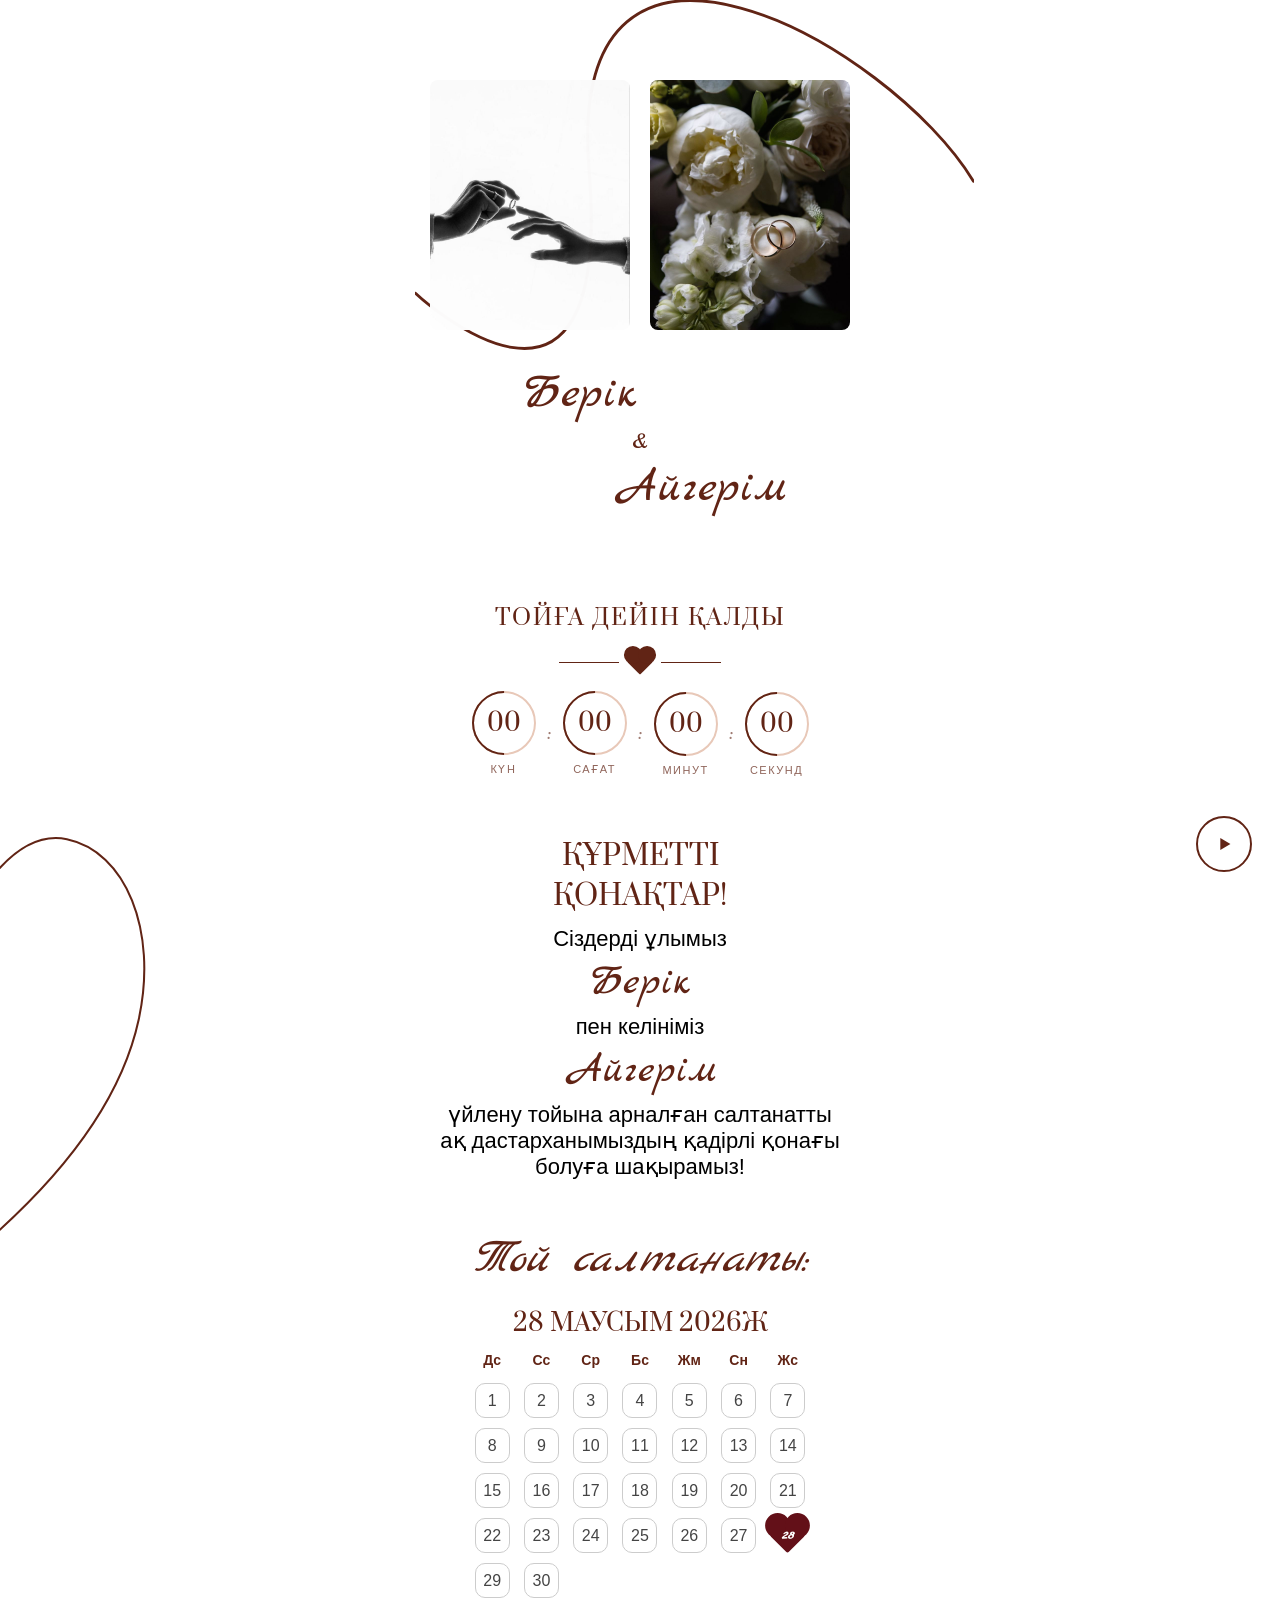
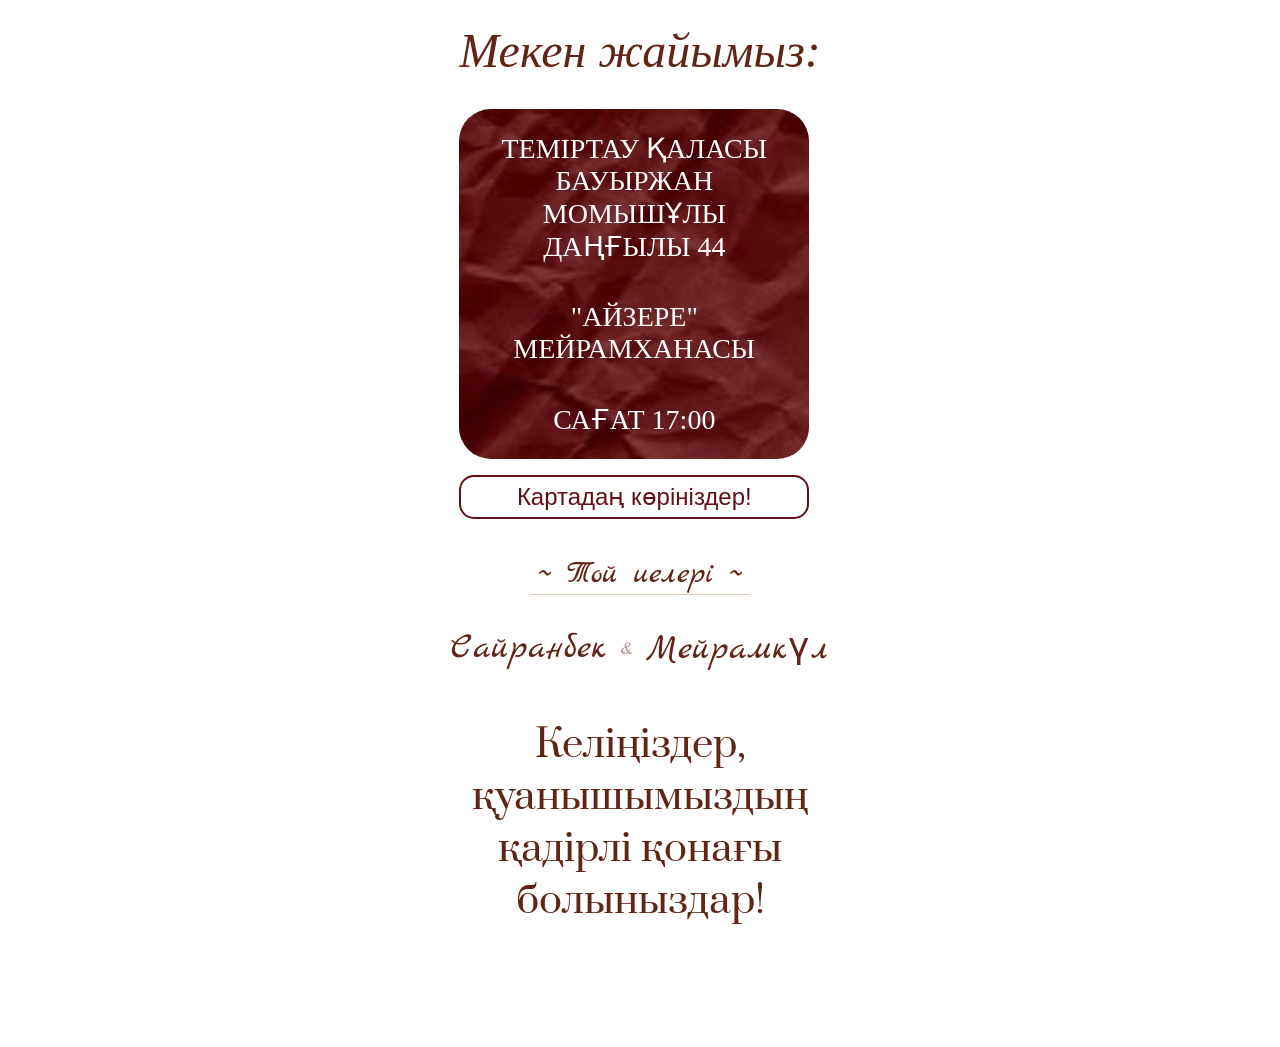
==== index.html @ 0d1c2ecb "Add files via upload" ====
<!DOCTYPE html>
<html lang="kk">
<head>
    <meta charset="UTF-8">
    <meta name="viewport" content="width=device-width, initial-scale=1.0">
    <link rel="stylesheet" href="./styles/style.css">
    <link rel="preconnect" href="https://fonts.googleapis.com">
    <link rel="preconnect" href="https://fonts.gstatic.com" crossorigin>
    <link href="https://fonts.googleapis.com/css2?family=Marck+Script&family=Prata&display=swap" rel="stylesheet">

    <meta property="og:title" content="Берік ж/е Айгерім үйлену тойы" />
    <meta property="og:description" content="Берік ж/е Айгерім үйлену тойына шақырту! 28 маусым сағат 17:00 Теміртау қаласы  Бауыржан Момышұлы даңғылы 44 Айзере мейрамханасы  " />
    <meta property="og:image" content="https://sultanbekovaaigerim.github.io/shaqyrtu/images/123.jpg" />
    <meta property="og:image:width" content="1200" />
    <meta property="og:image:height" content="630" />
    <meta property="og:url" content="https://sultanbekovaaigerim.github.io/shaqyrtu/" />
    <meta property="og:type" content="website" />



    <title>Берік ж/е Айгерім үйлену тойы</title>
</head>
<body>
    <div class="container">
        <header>

            <div class="header-line">
                <svg xmlns="http://www.w3.org/2000/svg" width="100%" height="350" viewBox="0 0 390 244" fill="none">
                    <path class="animated-path" d="M0.339775 204.411C0.339775 204.411 138.794 333.874 121.34 118.411C103.886 -97.0528 331.521 30.4291 389.34 126.411" stroke="black"/>
                </svg>
            </div>

            <div class="header-images-corusel">
                <img src="./image/header_image_!.jpg" alt="Image 1" class="header-image-corusel active">
                <img src="./image/header_image_2.jpg" alt="Image 2" class="header-image-corusel">
            </div>
        </header>
        <section class="main">
            <div class="header-text">
                <div class="header_berik">Берік</div>
                <div class="header_and">&</div>
                <div class="header_aygirim">Айгерім</div>
            </div>

        </section>

         <!-- ═══════════════════════════════════════
     COUNTDOWN SECTION — обратный отсчёт
     ═══════════════════════════════════════ -->
    <section class="countdown-section">
        <div class="countdown-title">Тойға дейін қалды</div>
        <div class="countdown-divider">
            <span class="countdown-line"></span>
            <span class="countdown-heart"></span>
            <span class="countdown-line"></span>
        </div>
        <div class="countdown-blocks">
            <div class="countdown-block">
                <div class="countdown-ring-wrap">
                    <div class="countdown-ring-bg"></div>
                    <div class="countdown-ring-fill" id="ring-d"></div>
                    <span class="countdown-num" id="days">--</span>
                </div>
                <span class="countdown-label">Күн</span>
            </div>
            <span class="countdown-sep">:</span>
            <div class="countdown-block">
                <div class="countdown-ring-wrap">
                    <div class="countdown-ring-bg"></div>
                    <div class="countdown-ring-fill" id="ring-h"></div>
                    <span class="countdown-num" id="hours">--</span>
                </div>
                <span class="countdown-label">Сағат</span>
            </div>
            <span class="countdown-sep">:</span>
            <div class="countdown-block">
                <div class="countdown-ring-wrap">
                    <div class="countdown-ring-bg"></div>
                    <div class="countdown-ring-fill" id="ring-m"></div>
                    <span class="countdown-num" id="minutes">--</span>
                </div>
                <span class="countdown-label">Минут</span>
            </div>
            <span class="countdown-sep">:</span>
            <div class="countdown-block">
                <div class="countdown-ring-wrap">
                    <div class="countdown-ring-bg"></div>
                    <div class="countdown-ring-fill" id="ring-s"></div>
                    <span class="countdown-num" id="seconds">--</span>
                </div>
                <span class="countdown-label">Секунд</span>
            </div>
        </div>
    </section>

        <section class="main_content">
            <div class="main_content__qurmetti">
                <div class="main_content__qurmetti_title">Құрметті</div>
                <!--
                    JS replaces "Қонақтар!" with the guest's name.
                    Priority:
                      1. ?name=Айдар  (URL query param)
                      2. API lookup by telegram_id  (?tg=123456)
                      3. Fallback → "Қонақтар!"
                -->
                <div class="main_content__qurmetti_username" id="guest-name">Қонақтар!</div>
            </div>
            <div class="main_content__qurmetti_message">
                <div class="main_content__qurmetti_message__text">Сіздерді ұлымыз</div>
                <div class="main_content__qurmetti_message__username">Берік</div>
                <div class="main_content__qurmetti_message__text">пен келініміз</div>
                <div class="main_content__qurmetti_message__username">Айгерім</div>
                <div class="main_content__qurmetti_message__text">үйлену тойына арналған салтанатты ақ дастарханымыздың қадірлі қонағы болуға шақырамыз!</div>
            </div>
            
            <div class="main_content__qurmetti_line">
                <svg class="main_content__qurmetti_line__animated-svg" viewBox="0 0 216 414" fill="none" xmlns="http://www.w3.org/2000/svg">
                    <path class="main_content__qurmetti_line__path" d="M12.5 132.5C28.1667 87.8333 73.1 1.1 130.5 13C187.9 24.9 220 102 201 190C182 278 116 350.5 59.5 401" />
                </svg>
            </div>
        </section>

        <section class="wedding-calendar-section">
            <div class="wedding-calendar">
            <div class="calendar-month">Той салтанаты: </div>
            <div class="calendar-date">28 Маусым 2026ж</div>
            
            <div class="calendar-grid">
                <div class="weekday">Дс</div>
                <div class="weekday">Сс</div>
                <div class="weekday">Ср</div>
                <div class="weekday">Бс</div>
                <div class="weekday">Жм</div>
                <div class="weekday">Сн</div>
                <div class="weekday">Жс</div>

                <div class="day-box">1</div>
                <div class="day-box">2</div>
                <div class="day-box">3</div>
                <div class="day-box">4</div>
                <div class="day-box">5</div>
                <div class="day-box">6</div>
                <div class="day-box">7</div>
                <div class="day-box">8</div>
                <div class="day-box">9</div>
                <div class="day-box">10</div>
                <div class="day-box">11</div>
                <div class="day-box">12</div>
                <div class="day-box">13</div>
                <div class="day-box">14</div>
                <div class="day-box">15</div>
                <div class="day-box">16</div>
                <div class="day-box">17</div>
                <div class="day-box">18</div>
                <div class="day-box">19</div>
                <div class="day-box">20</div>
                <div class="day-box">21</div>
                <div class="day-box">22</div>
                <div class="day-box">23</div>
                <div class="day-box">24</div>
                <div class="day-box">25</div>
                <div class="day-box">26</div>
                <div class="day-box">27</div>
                <div class="day-heart-container">
                    <div class="day-heart">
                        <span>28</span>
                    </div>
                </div>
                <div class="day-box">29</div>
                <div class="day-box">30</div>
            </div>
        </div>
        </section>

       

        <section class="restoran-section">
            <div class="calendar-month">Мекен жайымыз: </div>
            <div class="restoran-section-image">
                <div class="restoran-section__content">
                    <div>Теміртау қаласы Бауыржан Момышұлы даңғылы 44</div>
                    <div>"Айзере"<br> мейрамханасы</div>
                    <div>сағат 17:00</div>
                </div>
            </div>
            <div class="restoran-section-map">
                <a href="https://2gis.kz/karaganda/firm/70000001097606904/72.977567%2C50.056205?m=72.97813%2C50.056231%2F18.84">Картадаң көрініздер!</a>
            </div>
        </section>
        <!-- ═══════════════════════════════════════
     ТОЙ ИЕЛЕРІ
     ═══════════════════════════════════════ -->

     <section class="toy-ieleri">
        <div class="v-tag">
            <div class="v1-ornament">~ Той иелері ~</div>
            <div class="v1-line"></div>
        </div>
        
        <div class="v1-names">
            <div class="v1-name">Сайранбек</div>
            <div class="v1-amp">&</div>
            <div class="v1-name">Мейрамкүл</div>
        </div>

        <div class="toy-ieleri_q">
            Келіңіздер, қуанышымыздың қадірлі қонағы болыныздар!
        </div>
     </section>

        <!-- ═══════════════════════════════════════
     MUSIC PLAYER — плавающая кнопка
     ═══════════════════════════════════════ -->
<div class="music-player" id="music-player">
    <div class="music-player__rings">
        <div class="music-player__ring music-player__ring--1"></div>
        <div class="music-player__ring music-player__ring--2"></div>
    </div>

    <svg class="music-player__icon" id="music-icon-play" viewBox="0 0 24 24" fill="none">
        <path d="M8 5.5v13l11-6.5L8 5.5z" fill="#612415"/>
    </svg>
    <svg class="music-player__icon" id="music-icon-pause" viewBox="0 0 24 24" fill="none" style="display:none">
        <rect x="6" y="5" width="4" height="14" rx="1.5" fill="#612415"/>
        <rect x="14" y="5" width="4" height="14" rx="1.5" fill="#612415"/>
    </svg>

    <div class="music-player__bars" id="music-bars">
        <span class="music-player__bar"></span>
        <span class="music-player__bar"></span>
        <span class="music-player__bar"></span>
        <span class="music-player__bar"></span>
        <span class="music-player__bar"></span>
    </div>
</div>

<!-- замените src на путь к вашему MP3 файлу -->
<audio id="bg-audio" loop>
    <source src="./music/1720715285_algyt-a-kjlek.mp3" type="audio/mpeg">
</audio>
        
    </div>
</body>

<script>
    // ═══════════════════════════════════════════════════════
    // GUEST NAME — replace "Қонақтар!" with actual name
    //
    //  How to send personalised links from the bot:
    //    https://your-site.com/?name=Айдар
    //    https://your-site.com/?name=Айдар&tg=123456   (also passes telegram_id)
    //
    //  Priority:
    //    1. ?name=   URL param  →  use directly (fastest, no API call needed)
    //    2. ?tg=     URL param  →  fetch name from API by telegram_id
    //    3. No params           →  keep default "Қонақтар!"
    // ═══════════════════════════════════════════════════════

    const API_BASE = "http://localhost:8000";   // ← change to your server URL in production

    async function resolveGuestName() {
        const params = new URLSearchParams(window.location.search);
        const nameEl = document.getElementById("guest-name");

        // ── 1. Direct name in URL ─────────────────────────
        const nameParam = params.get("name");
        if (nameParam) {
            nameEl.textContent = decodeURIComponent(nameParam) + "!";
            return;
        }

        // ── 2. Lookup by telegram_id via API ──────────────
        const tgId = params.get("tg");
        if (tgId) {
            try {
                const res  = await fetch(`${API_BASE}/guests?tg_id=${encodeURIComponent(tgId)}`);
                if (res.ok) {
                    const data = await res.json();
                    // Find the guest matching this telegram_id
                    const guest = data.guests.find(g => String(g.telegram_id) === String(tgId));
                    if (guest && guest.name) {
                        nameEl.textContent = guest.name + "!";
                        return;
                    }
                }
            } catch (err) {
                console.warn("API қолжетімді емес, default мән пайдаланылады.", err);
            }
        }

        // ── 3. Fallback ───────────────────────────────────
        nameEl.textContent = "Қонақтар!";
    }

    resolveGuestName();


    // ═══════════════════════════════════════════════════════
    // Observer 1: SVG line — qurmetti section
    // ═══════════════════════════════════════════════════════
    const observer = new IntersectionObserver((entries) => {
        entries.forEach(entry => {
            if (entry.isIntersecting) {
                entry.target.classList.add('is-active');
            } else {
                entry.target.classList.remove('is-active');
            }
        });
    }, { threshold: 0.1 });

    const path = document.querySelector('.main_content__qurmetti_line__path');
    observer.observe(path);

    // ═══════════════════════════════════════════════════════
    // Observer 2: Fade-in text — qurmetti message
    // ═══════════════════════════════════════════════════════
    const observer2 = new IntersectionObserver((entries) => {
        entries.forEach((entry) => {
            if (entry.isIntersecting) {
                entry.target.classList.add('element-show');
            }
        });
    }, { threshold: 0.2 });

    document.querySelectorAll('.main_content__qurmetti, .main_content__qurmetti_message')
            .forEach((el) => observer2.observe(el));

    // ═══════════════════════════════════════════════════════
    // Observer 3: Restoran section slide-in
    // ═══════════════════════════════════════════════════════
    const restoranObserver = new IntersectionObserver((entries) => {
        entries.forEach(entry => {
            if (entry.isIntersecting) {
                entry.target.classList.add('in-view');
                restoranObserver.unobserve(entry.target);
            }
        });
    }, { threshold: 0.15 });

    const restoranSection = document.querySelector('.restoran-section');
    restoranSection && restoranObserver.observe(restoranSection);


    // ═══════════════════════════════════════════════════════
// Countdown — обратный отсчёт до 28 июня 2026, 18:00
// ═══════════════════════════════════════════════════════

function setRing(id, val, max) {
    const el = document.getElementById(id);
    if (!el) return;
    const deg = 360 * (val / max);
    el.style.transform = `rotate(${deg - 45}deg)`;
}

function tickCountdown() {
    const wedding = new Date('2026-06-28T18:00:00');
    const now = new Date();
    const diff = wedding - now;
    if (diff <= 0) {
        ['days','hours','minutes','seconds'].forEach(id => {
            document.getElementById(id).textContent = '00';
        });
        return;
    }
    const d = Math.floor(diff / 86400000);
    const h = Math.floor((diff % 86400000) / 3600000);
    const m = Math.floor((diff % 3600000) / 60000);
    const s = Math.floor((diff % 60000) / 1000);

    document.getElementById('days').textContent    = String(d).padStart(2, '0');
    document.getElementById('hours').textContent   = String(h).padStart(2, '0');
    document.getElementById('minutes').textContent = String(m).padStart(2, '0');
    document.getElementById('seconds').textContent = String(s).padStart(2, '0');

    setRing('ring-d', d % 365, 365);
    setRing('ring-h', h, 24);
    setRing('ring-m', m, 60);
    setRing('ring-s', s, 60);
}

    tickCountdown();
    setInterval(tickCountdown, 1000);

    // IntersectionObserver для анимации появления
    const countdownObserver = new IntersectionObserver((entries) => {
        entries.forEach(entry => {
            if (entry.isIntersecting) {
                entry.target.classList.add('in-view');
                countdownObserver.unobserve(entry.target);
            }
        });
    }, { threshold: 0.15 });

    const countdownSection = document.querySelector('.countdown-section');
    countdownSection && countdownObserver.observe(countdownSection);

    // ═══════════════════════════════════════════════════════
// Music player
// ═══════════════════════════════════════════════════════
(function () {
    const player = document.getElementById('music-player');
    const audio  = document.getElementById('bg-audio');
    if (!player || !audio) return;

    let isPlaying = false;

    player.addEventListener('click', function () {
        isPlaying ? pause() : play();
    });

    function play() {
        audio.play().then(() => {
            isPlaying = true;
            player.classList.add('is-playing');
            document.getElementById('music-icon-play').style.display  = 'none';
            document.getElementById('music-icon-pause').style.display = 'block';
        }).catch(() => {});
    }

    function pause() {
        audio.pause();
        isPlaying = false;
        player.classList.remove('is-playing');
        document.getElementById('music-icon-play').style.display  = 'block';
        document.getElementById('music-icon-pause').style.display = 'none';
    }
})();

const GUESTS_LIST = {
        // Класстастар
            "1": "Бағдаулет және Сәттігүл",
            "2": "Алишер және Лаура",
            "3" : "Алмас",
            "4" : "Асылжан",
            "5" : "Асыл",
            "6" : "Азамат",
            "7" : "Нұрқасым",
            "8" : "Талғат",
            
            "9" : "Нұрсұлтан және Ұлжан",
            "10" : "Жаңылай",
            "11" : "Мунира",
            "12" : "Талат және Меруерт",
            "13" : "Ахмет",
        // Үйдегілер
            "14" : "Манас және Ақтоты",
            "15" : "Нұрдос және Улжан",

        // Жұмыс        
        // Келіннің колегалары

       
};

async function updateGuestName() {
    const urlParams = new URLSearchParams(window.location.search);
    const guestId = urlParams.get('id');
    const guestElement = document.getElementById('guest-name');

    if (guestId && GUESTS_LIST[guestId]) {
        guestElement.textContent = GUESTS_LIST[guestId];
    }
}

updateGuestName();



</script>
</html>
---- styles/style.css ----
/* =============================================
   CSS-ПЕРЕМЕННЫЕ
   ============================================= */
:root {
   --line-color: #612415;
   --line-width: 2px;
   --animation-duration: 3s;
   --carousel-speed: 1.5s;

    --gap: 20px;
    --transition-speed: 0.6s;

    --text-color: #612415;

    --bg-color: #1a1a1a;

    --line-length: 1000; 

    --anim-duration: 2.5s;
    --anim-timing: ease-in-out;
            
    --svg-size: 220px;
}


/* =============================================
   СБРОС И БАЗОВЫЕ СТИЛИ
   ============================================= */

*, *::before, *::after {
    box-sizing: border-box;
    margin: 0;
    padding: 0;
}

body {
    width: 100%;
    min-height: 100vh;
    display: flex;
    justify-content: center;
    background-color: #fff;
}

.container{
    max-width: 480px;
    width: 450px;
    margin: auto;
    font-size: 18px;
    overflow: hidden;
}

.header {
    width: 100%;
    position: relative;
    display: flex;
    justify-content: center;
    align-items: center;
    padding-top: 50px;
}

.header-line {
    position: absolute;
    top: 0;
    z-index: -1;
}
.animated-path {
    stroke-dasharray: 1000;
    stroke-dashoffset: 1000;
    animation: draw var(--animation-duration) ease-in-out forwards;
    stroke: var(--line-color);
    stroke-width: var(--line-width);
    fill: none;
    stroke-linecap: round;
}

@keyframes draw {
    to { stroke-dashoffset: 0; }
}

.header-images-corusel {
    padding-top: 80px;
    display: flex;
    justify-content: center;
    position: relative;
    width: 100%;
    overflow: hidden;
}

.header-image-corusel {
    width: 200px;
    height: 250px;
    margin: 0 10px;
    border-radius: 8px;
    object-fit: cover;
    opacity: 0.99;
}


/* header-text */
.header-text {
    display: grid;
    justify-self: start;
    width: 100%;
    margin-top: 35px;
    margin-bottom: 35px;
    animation: fadeInUp 1.8s ease-out forwards;
}
.header_berik {
    font-size: 48px;
    font-family: "Marck Script", cursive;
    text-align: center;
    padding-right: 120px;
    color: var(--text-color)
}
.header_and {
    display: flex;
    font-size: 28px;
    font-family: "Marck Script", cursive;
    text-align: center;
    color: var(--text-color);
    justify-content: center;
    animation: heartbeat 1.5s infinite;
}

.header_aygirim {
    font-size: 48px;
    font-family: "Marck Script", cursive;
    text-align: center;
    padding-left: 120px;
    color: var(--text-color)
}
.main__data {
    margin: 8px 0;
    display: flex;
    justify-content: center;
}
.main__data > div {
    font-family:'Segoe UI', Tahoma, Geneva, Verdana, sans-serif;
    font-size: 24px;
    color: #000000;
}

.main_content {
    display: grid;
}
.main_content__qurmetti {
    margin-top: 8px;
    margin-bottom: 8px;
    display: grid;
    justify-content: center;
    font-family: "Prata", serif;
    font-size: 28px;
    color: #612415;
    font-weight: 400;
    animation: blurFade 1.5s ease-out forwards;
}
.main_content__qurmetti_title {
    padding-top: 3px;
    padding-bottom: 1px;
    text-transform: uppercase;
    text-align: center;
}
.main_content__qurmetti_username {
    padding-top: 1px;
    padding-bottom: 3px;
    text-transform: uppercase;
    text-align: center;
}

.main_content__qurmetti_message {
    display: grid;
    justify-content: center;
    opacity: 0;
    filter: blur(10px);
    transform: scale(0.95);
    transition: all 1.5s ease-out;
}
.element-show {
    opacity: 1;
    filter: blur(0);
    transform: scale(1);
}
.main_content__qurmetti_message.element-show {
    transition-delay: 0.8s;
}

.main_content__qurmetti_message__username {
    display: inline-block;
    font-family: "Marck Script", cursive;
    font-size: 42px;
    color: var(--text-color);
    margin: 5px 5px;
    text-align: center;
}

.main_content__qurmetti_message__text {
    padding-right: 15px;
    padding-left: 15px;
    display: inline-block;
    font-family:'Segoe UI', Tahoma, Geneva, Verdana, sans-serif;
    font-size: 22px;
    color: #000000;
    margin: 0 5px;
    text-align: center;
}

.main_content__qurmetti_line{
    position: absolute;
    z-index: -1;
    left: -66px;
}

.main_content__qurmetti_line__animated-svg {
    width: var(--svg-size);
    height: auto;
    overflow: visible;
}
.main_content__qurmetti_line__path{
    stroke: var(--line-color);
    stroke-width: var(--line-width);
    stroke-dasharray: var(--line-length);
    stroke-dashoffset: var(--line-length);
    stroke-linecap: round;
    fill: none;
    transition: stroke-dashoffset var(--anim-duration) var(--anim-timing);
}

.main_content__qurmetti_line__path.is-active {
    stroke-dashoffset: 0;
}

/* wedding calendar section */
.wedding-calendar-section {
    display: grid; 
    justify-content: center;
    margin-top: 50px;
}
.wedding-calendar {
    text-align: center;
    font-family: "Marck Script", cursive;
    color: var(--text-color);
}
.calendar-month {
    font-size: 48px;
    font-style: italic;
    margin-bottom: 15px;
    color: var(--text-color);
    text-align: center;
}

.calendar-days {
    display: flex;
    justify-content: center;
    align-items: center;
    padding-bottom: 8px;
    padding-top: 8px;
    gap: 18px;
}

.day-box {
    width: 45px;
    height: 45px;
    border: 1px solid #ccc;
    border-radius: 10px;
    display: flex;
    align-items: center;
    justify-content: center;
    font-size: 18px;
    color: #888;
}

.day-heart {
    position: relative;
    width: 42px;
    height: 42px;
    background-color: #631018;
    transform: rotate(-48deg);
    border-radius: 2px;
    display: flex;
    align-items: center;
    justify-content: center;
    margin: 0 5px;
}

.day-heart::before,
.day-heart::after {
    content: "";
    position: absolute;
    width: 42px;
    height: 42px;
    background-color: #631018;
    border-radius: 50%;
}

.day-heart::before {
    top: -25px;
    left: 0;
}

.day-heart::after {
    top: 0;
    right: -25px;
}

.day-heart span {
    position: relative;
    z-index: 1;
    transform: rotate(45deg);
    color: white;
    font-size: 18px;
    font-weight: bold;
}

.wedding-calendar-line-curve {
    width: 180px;
    height: auto;
    z-index: -1;
}

.wedding-calendar-line-curve-path {
    fill: none;
    stroke: #631018;
    stroke-width: 2;
    stroke-linecap: round;
    animation: pulsate 2s infinite ease-in-out;
}

/* =============================================
   RESTORAN SECTION — АНИМАЦИИ
   ============================================= */

.restoran-section {
    display: grid;
    justify-content: center;
    width: 100%;
    gap: 16px;

    /* Начальное состояние — скрыто */
    opacity: 0;
    transform: translateY(40px);
    transition: opacity 0.8s ease-out, transform 0.8s ease-out;
}

/* Когда попадает в viewport */
.restoran-section.in-view {
    opacity: 1;
    transform: translateY(0);
}

.restoran-section-image {
    width: 350px;
    height: 350px;
    display: flex;
    justify-content: center;
    background-image: url(../image/красный.png);
    border-radius: 32px;

    /* Zoom-in при появлении */
    transform: scale(0.92);
    transition: transform 0.9s ease-out 0.2s;
}

.restoran-section.in-view .restoran-section-image {
    transform: scale(1);
}

/* Текст внутри карточки */
.restoran-section__content {
    padding: 8px 16px;
    display: grid;
    justify-content: center;
    align-items: center;
    font-size: 28px;
    gap: 8px;
}

.restoran-section__content > div {
    color: #ffffff;
    text-align: center;
    text-transform: uppercase;
    text-wrap: wrap;

    opacity: 0;
    transform: translateY(12px);
    transition: opacity 0.6s ease-out, transform 0.6s ease-out;
}

/* Каждый div появляется с задержкой */
.restoran-section.in-view .restoran-section__content > div:nth-child(1) {
    opacity: 1;
    transform: translateY(0);
    transition-delay: 0.5s;
}
.restoran-section.in-view .restoran-section__content > div:nth-child(2) {
    opacity: 1;
    transform: translateY(0);
    transition-delay: 0.75s;
}
.restoran-section.in-view .restoran-section__content > div:nth-child(3) {
    opacity: 1;
    transform: translateY(0);
    transition-delay: 1s;
}

/* Кнопка карты */
.restoran-section-map {
    width: 350px;
    height: 44px;
    display: flex;
    justify-content: center;
    border-color: #631018;
    border-width: 2px;
    border-style: solid;
    border-radius: 15px;

    opacity: 0;
    transform: translateY(10px);
    transition: opacity 0.6s ease-out 1.2s, transform 0.6s ease-out 1.2s,
                background-color 0.3s ease;
    animation: none;
}

.restoran-section.in-view .restoran-section-map {
    opacity: 1;
    transform: translateY(0);
    animation: mapPulse 2s ease-in-out 1.8s infinite;
}

.restoran-section-map > a {
    padding: 4px 8px;
    color: #631018;
    font-family: 'Segoe UI', Tahoma, Geneva, Verdana, sans-serif;
    font-size: 24px;
    text-decoration: none;
    display: flex;
    align-items: center;
    transition: color 0.3s ease;
}

.restoran-section-map:hover {
    background-color: #631018;
    animation: none;
}

.restoran-section-map:hover > a {
    color: #ffffff;
}

@keyframes mapPulse {
    0%   { box-shadow: 0 0 0 0 rgba(99, 16, 24, 0.4); }
    50%  { box-shadow: 0 0 0 8px rgba(99, 16, 24, 0); }
    100% { box-shadow: 0 0 0 0 rgba(99, 16, 24, 0); }
}

/* =============================================
   ОБЩИЕ АНИМАЦИИ
   ============================================= */

@keyframes fadeInUp {
    from {
        opacity: 0;
        transform: translateY(20px);
    }
    to {
        opacity: 1;
        transform: translateY(0);
    }
}

@keyframes heartbeat {
    0% { transform: scale(1); }
    15% { transform: scale(1.3); }
    30% { transform: scale(1); }
    45% { transform: scale(1.15); }
    60% { transform: scale(1); }
}

.line-path {
    filter: drop-shadow(0 0 5px var(--line-color));
}

@keyframes blurFade {
    from {
        filter: blur(10px);
        opacity: 0;
        transform: scale(0.95);
    }
    to {
        filter: blur(0);
        opacity: 1;
        transform: scale(1);
    }
}

/* Контейнер сетки */
.calendar-grid {
    display: grid;
    grid-template-columns: repeat(7, 1fr);
    gap: 10px;
    justify-items: center;
    align-items: center;
    max-width: 350px;
    margin: 0 auto;
}

.weekday {
    font-family: 'Segoe UI', sans-serif;
    font-size: 14px;
    font-weight: bold;
    color: var(--text-color);
    margin-bottom: 5px;
}

.day-box {
    width: 35px;
    height: 35px;
    display: flex;
    align-items: center;
    justify-content: center;
    font-size: 16px;
    font-family: 'Segoe UI', sans-serif;
    color: #444;
}

.day-heart-container {
    display: flex;
    align-items: center;
    justify-content: center;
    width: 35px;
    height: 35px;
}

.day-heart {
    position: relative;
    width: 25px;
    height: 25px;
    background-color: #631018;
    transform: rotate(-45deg);
    border-radius: 2px;
    display: flex;
    align-items: center;
    justify-content: center;
}

.day-heart::before,
.day-heart::after {
    content: "";
    position: absolute;
    width: 25px;
    height: 25px;
    background-color: #631018;
    border-radius: 50%;
}

.day-heart::before { top: -14px; left: 0; }
.day-heart::after { top: 0; right: -14px; }

.day-heart span {
    position: relative;
    z-index: 1;
    transform: rotate(45deg);
    color: white;
    font-size: 14px;
    font-weight: bold;
}

.calendar-date {
    padding-top: 3px;
    padding-bottom: 12px;
    text-transform: uppercase;
    text-align: center;
    font-size: 24px;
    color: var(--text-color);
    font-family: "Prata", serif;
}

/* =============================================
   COUNTDOWN SECTION
   ============================================= */

.countdown-section {
    display: flex;
    flex-direction: column;
    align-items: center;
    padding: 50px 20px;
    gap: 20px;

    opacity: 0;
    transform: translateY(20px);
    transition: opacity 0.9s ease-out, transform 0.9s ease-out;
}

.countdown-section.in-view {
    opacity: 1;
    transform: translateY(0);
}

.countdown-title {
    font-family: "Prata", serif;
    font-size: 22px;
    text-transform: uppercase;
    letter-spacing: 2px;
    text-align: center;
    color: var(--text-color);
}

.countdown-divider {
    display: flex;
    align-items: center;
    gap: 12px;
}

.countdown-line {
    display: block;
    width: 60px;
    height: 1px;
    background: var(--text-color);
}

.countdown-heart {
    position: relative;
    display: block;
    width: 18px;
    height: 18px;
    background: var(--text-color);
    transform: rotate(-45deg);
    border-radius: 1px;
    animation: heartbeat 1.5s infinite;
}
.countdown-heart::before,
.countdown-heart::after {
    content: '';
    position: absolute;
    width: 18px;
    height: 18px;
    background: var(--text-color);
    border-radius: 50%;
}
.countdown-heart::before { top: -10px; left: 0; }
.countdown-heart::after { top: 0; right: -10px; }

.countdown-blocks {
    display: flex;
    align-items: flex-end;
    gap: 12px;
    justify-content: center;
}

.countdown-block {
    display: flex;
    flex-direction: column;
    align-items: center;
    gap: 8px;
}

.countdown-ring-wrap {
    position: relative;
    width: 64px;
    height: 64px;
    display: flex;
    align-items: center;
    justify-content: center;
}

.countdown-ring-bg {
    position: absolute;
    inset: 0;
    border-radius: 50%;
    border: 2px solid #e8c8b8;
}

.countdown-ring-fill {
    position: absolute;
    inset: 0;
    border-radius: 50%;
    border: 2px solid var(--text-color);
    border-right-color: transparent;
    border-bottom-color: transparent;
    transform: rotate(-45deg);
    transition: transform 0.8s ease-in-out;
}

.countdown-num {
    font-family: "Prata", serif;
    font-size: 24px;
    color: var(--text-color);
    z-index: 1;
}

.countdown-label {
    font-family: 'Segoe UI', Tahoma, Geneva, Verdana, sans-serif;
    font-size: 11px;
    text-transform: uppercase;
    letter-spacing: 1.5px;
    color: var(--text-color);
    opacity: 0.7;
}

.countdown-sep {
    font-family: "Marck Script", cursive;
    font-size: 28px;
    color: var(--text-color);
    margin-bottom: 26px;
    opacity: 0.6;
}

/* =============================================
   MUSIC PLAYER — плавающая кнопка
   ============================================= */

.music-player {
    position: fixed;
    bottom: 28px;
    right: 28px;
    z-index: 100;

    width: 56px;
    height: 56px;
    border-radius: 50%;
    border: 2px solid #612415;
    background: rgba(255, 255, 255, 0.92);
    backdrop-filter: blur(6px);

    display: flex;
    align-items: center;
    justify-content: center;
    cursor: pointer;

    opacity: 0;
    transform: scale(0.8);
    animation: musicAppear 0.8s ease-out 1.5s forwards;
    transition: background 0.3s;
}

.music-player:hover {
    background: rgba(97, 36, 21, 0.08);
}

@keyframes musicAppear {
    to { opacity: 1; transform: scale(1); }
}

.music-player__icon {
    width: 22px;
    height: 22px;
    pointer-events: none;
}

/* Пульсирующие кольца */
.music-player__rings {
    position: absolute;
    inset: -2px;
    border-radius: 50%;
    pointer-events: none;
}

.music-player__ring {
    position: absolute;
    border-radius: 50%;
    border: 1.5px solid rgba(97, 36, 21, 0.3);
    opacity: 0;
}

.music-player__ring--1 { inset: -10px; }
.music-player__ring--2 { inset: -20px; }

.music-player.is-playing .music-player__ring--1 {
    animation: mpRipple 2s ease-out infinite;
}
.music-player.is-playing .music-player__ring--2 {
    animation: mpRipple 2s ease-out 0.5s infinite;
}

@keyframes mpRipple {
    0%   { opacity: 0.6; transform: scale(0.96); }
    100% { opacity: 0;   transform: scale(1.2); }
}

/* Полоски эквалайзера */
.music-player__bars {
    position: absolute;
    bottom: -22px;
    left: 50%;
    transform: translateX(-50%);
    display: flex;
    gap: 2px;
    align-items: flex-end;
    height: 14px;
    opacity: 0;
    transition: opacity 0.4s;
}

.music-player.is-playing .music-player__bars {
    opacity: 1;
}

.music-player__bar {
    display: block;
    width: 3px;
    height: 4px;
    background: #612415;
    border-radius: 2px;
    transform-origin: bottom;
}

.music-player.is-playing .music-player__bar:nth-child(1) { animation: mpBar1 0.8s ease-in-out infinite; }
.music-player.is-playing .music-player__bar:nth-child(2) { animation: mpBar2 0.9s ease-in-out infinite 0.1s; }
.music-player.is-playing .music-player__bar:nth-child(3) { animation: mpBar3 0.7s ease-in-out infinite 0.2s; }
.music-player.is-playing .music-player__bar:nth-child(4) { animation: mpBar2 1.0s ease-in-out infinite 0.05s; }
.music-player.is-playing .music-player__bar:nth-child(5) { animation: mpBar1 0.85s ease-in-out infinite 0.15s; }

@keyframes mpBar1 { 0%,100%{ height:3px } 50%{ height:12px } }
@keyframes mpBar2 { 0%,100%{ height:6px } 50%{ height:11px } }
@keyframes mpBar3 { 0%,100%{ height:10px } 50%{ height:3px } }


.restoran-section > .calendar-month {
    margin-top: 10px;
    margin-bottom: 15px;
    padding-top: 15px;
}

.v-tag {
    padding: 15px;
    display: grid;
    justify-content: center;
    
}

.v1-ornament { 
    font-family: 'Marck Script', cursive; 
    font-size: 32px; 
    color: #612415; 
    text-align: center;
    margin-top: 20px;   
}

.v1-line { 
    width: 220px; 
    height: 1px; 
    background: #e8c8b8; 
}

.v1-names { 
    padding: 15px;
    display: flex; 
    align-items: center;
    justify-content: center;
    gap: 14px; 
}

.v1-name { 
    font-family: 'Marck Script', cursive; 
    font-size: 36px; 
    color: #612415; 
}

.v1-amp { 
    font-family: 'Marck Script', cursive; 
    font-size: 22px; 
    color: #612415; 
    opacity: 0.45; 
}

.toy-ieleri_q {
    font-family: "Prata", serif;
    font-size: 38px;
    margin-top: 32px;
    margin-bottom: 120px;
    color: #612415;
    text-align: center;
    padding-left: 20px;
    padding-right: 20px;
    
}
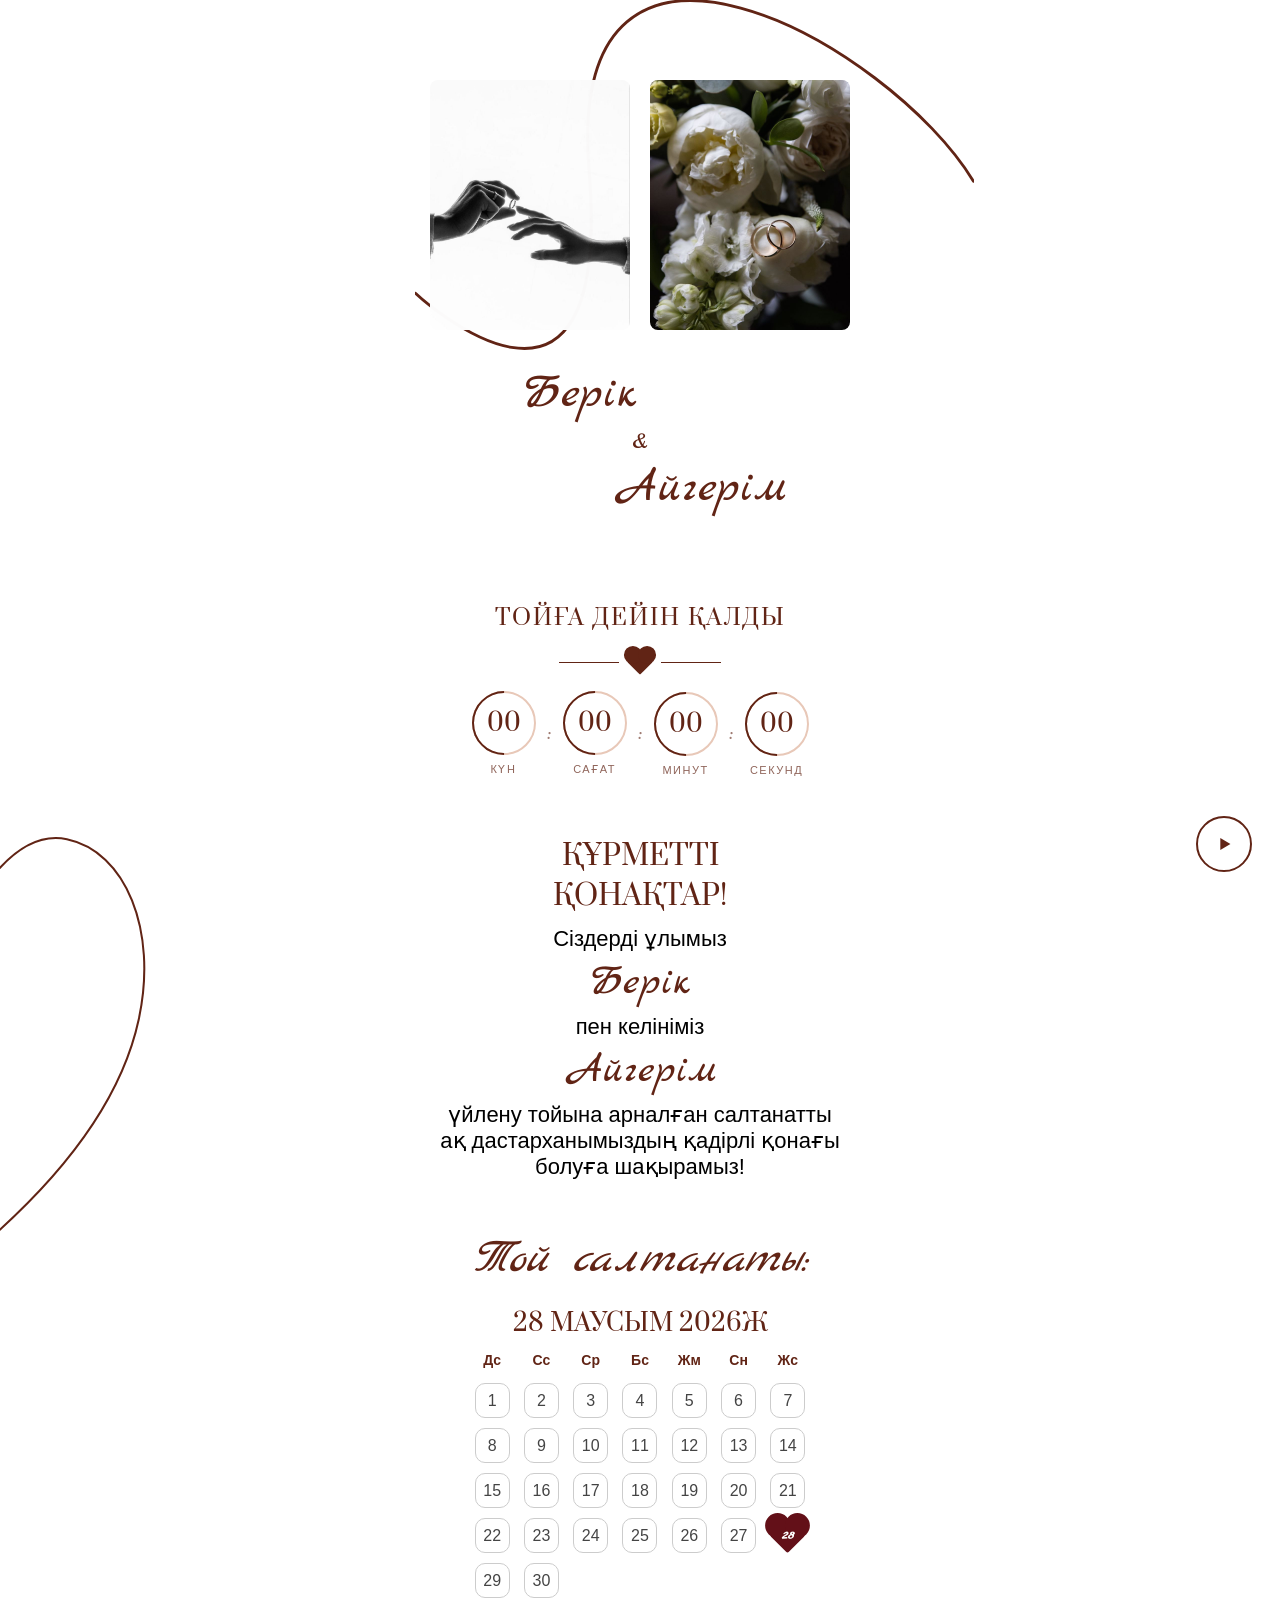
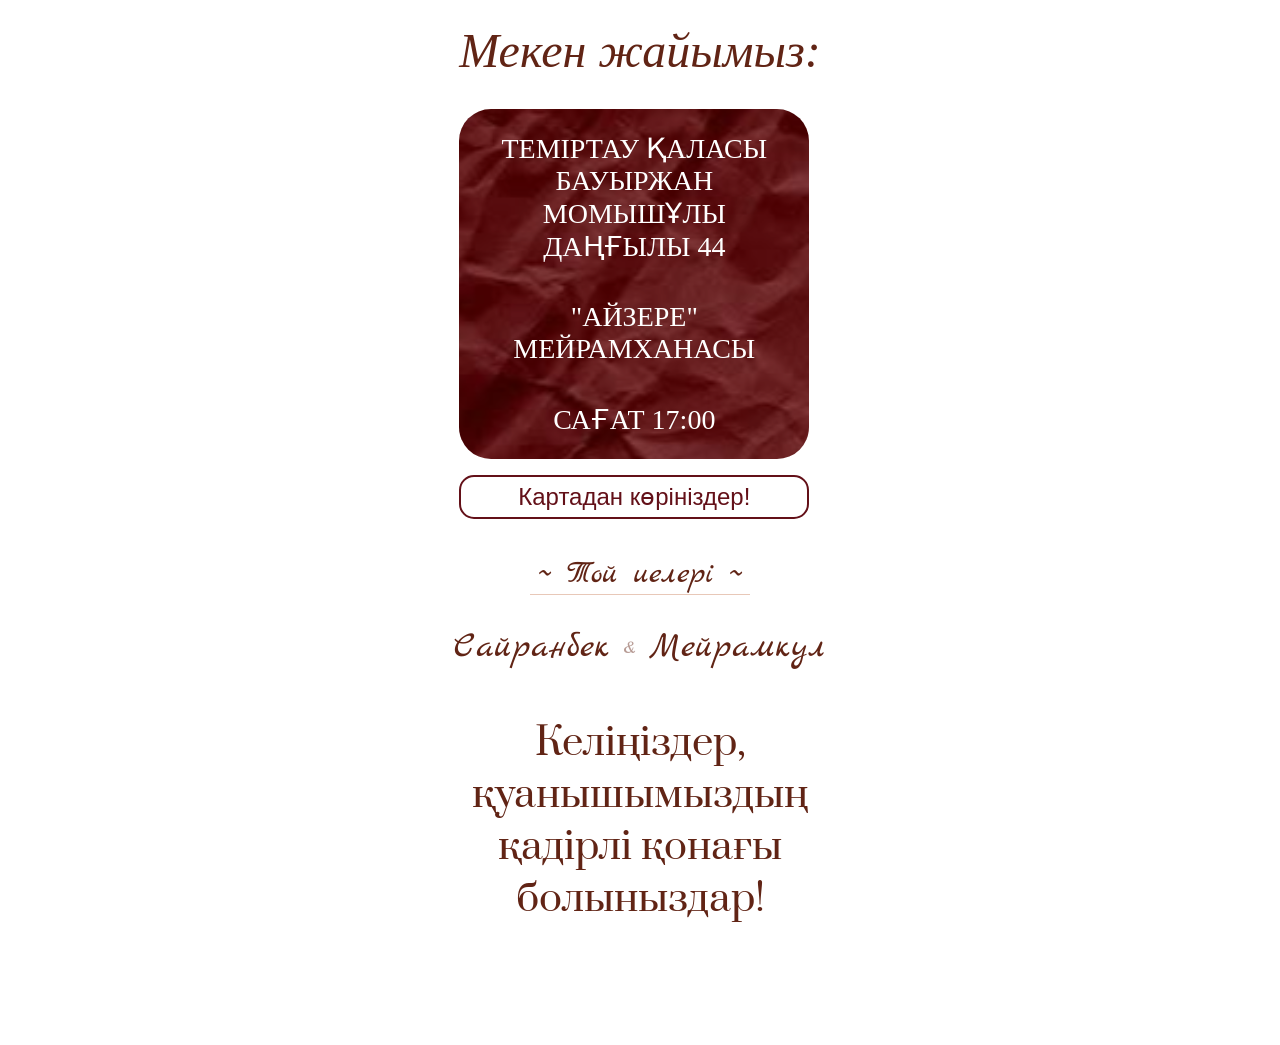
==== commit 292abf6c: "Update print statement from 'Hello' to 'Goodbye'" ====
--- a/index.html
+++ b/index.html
@@ -10,10 +10,10 @@
 
     <meta property="og:title" content="Берік ж/е Айгерім үйлену тойы" />
     <meta property="og:description" content="Берік ж/е Айгерім үйлену тойына шақырту! 28 маусым сағат 17:00 Теміртау қаласы  Бауыржан Момышұлы даңғылы 44 Айзере мейрамханасы  " />
-    <meta property="og:image" content="https://sultanbekovaaigerim.github.io/shaqyrtu/images/123.jpg" />
+    <meta property="og:image" content="https://bukhashov.github.io/shaqyrtu/image/123.jpg" />
     <meta property="og:image:width" content="1200" />
     <meta property="og:image:height" content="630" />
-    <meta property="og:url" content="https://sultanbekovaaigerim.github.io/shaqyrtu/" />
+    <meta property="og:url" content="https://bukhashov.github.io/shaqyrtu/" />
     <meta property="og:type" content="website" />
 
 
@@ -184,7 +184,7 @@
                 </div>
             </div>
             <div class="restoran-section-map">
-                <a href="https://2gis.kz/karaganda/firm/70000001097606904/72.977567%2C50.056205?m=72.97813%2C50.056231%2F18.84">Картадаң көрініздер!</a>
+                <a href="https://2gis.kz/karaganda/firm/70000001097606904/72.977567%2C50.056205?m=72.97813%2C50.056231%2F18.84">Картадан көрініздер!</a>
             </div>
         </section>
         <!-- ═══════════════════════════════════════
@@ -200,7 +200,7 @@
         <div class="v1-names">
             <div class="v1-name">Сайранбек</div>
             <div class="v1-amp">&</div>
-            <div class="v1-name">Мейрамкүл</div>
+            <div class="v1-name">Мейрамкул</div>
         </div>
 
         <div class="toy-ieleri_q">
@@ -467,4 +467,4 @@
 
 
 </script>
-</html>+</html>
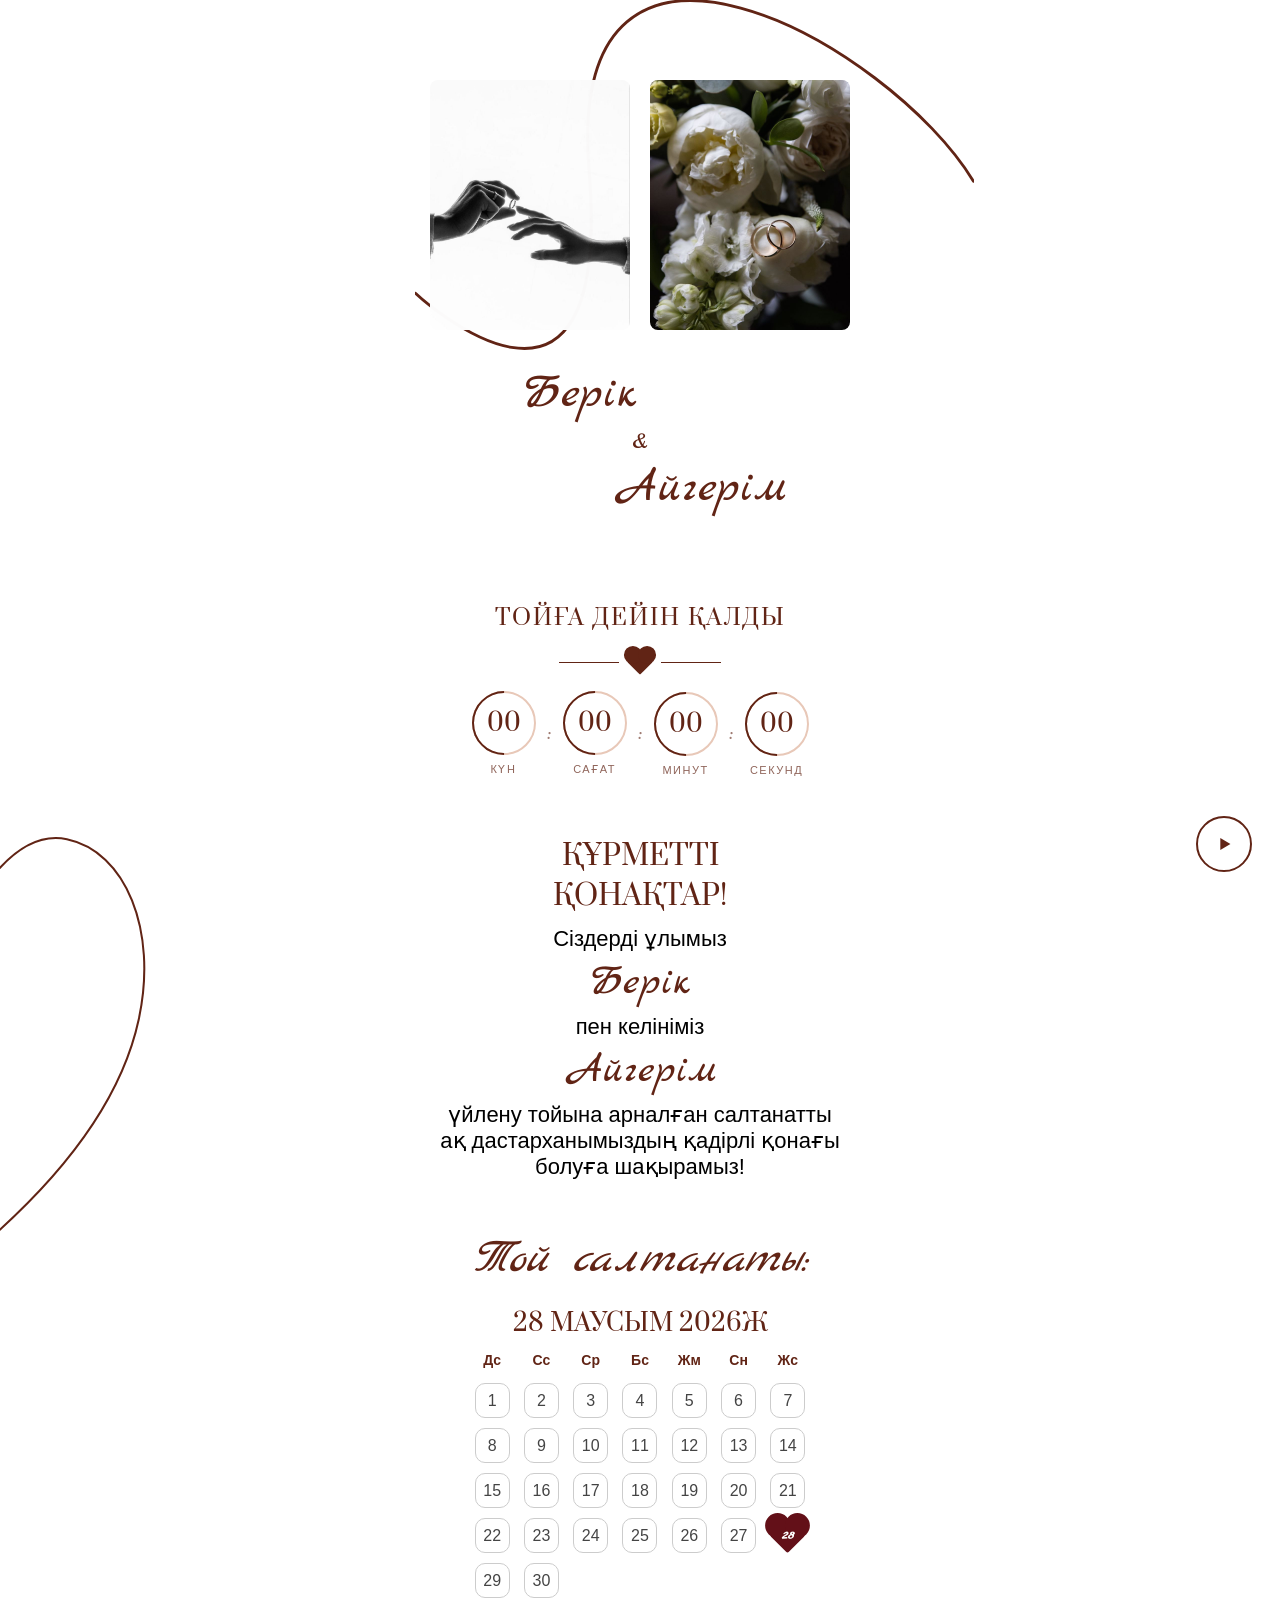
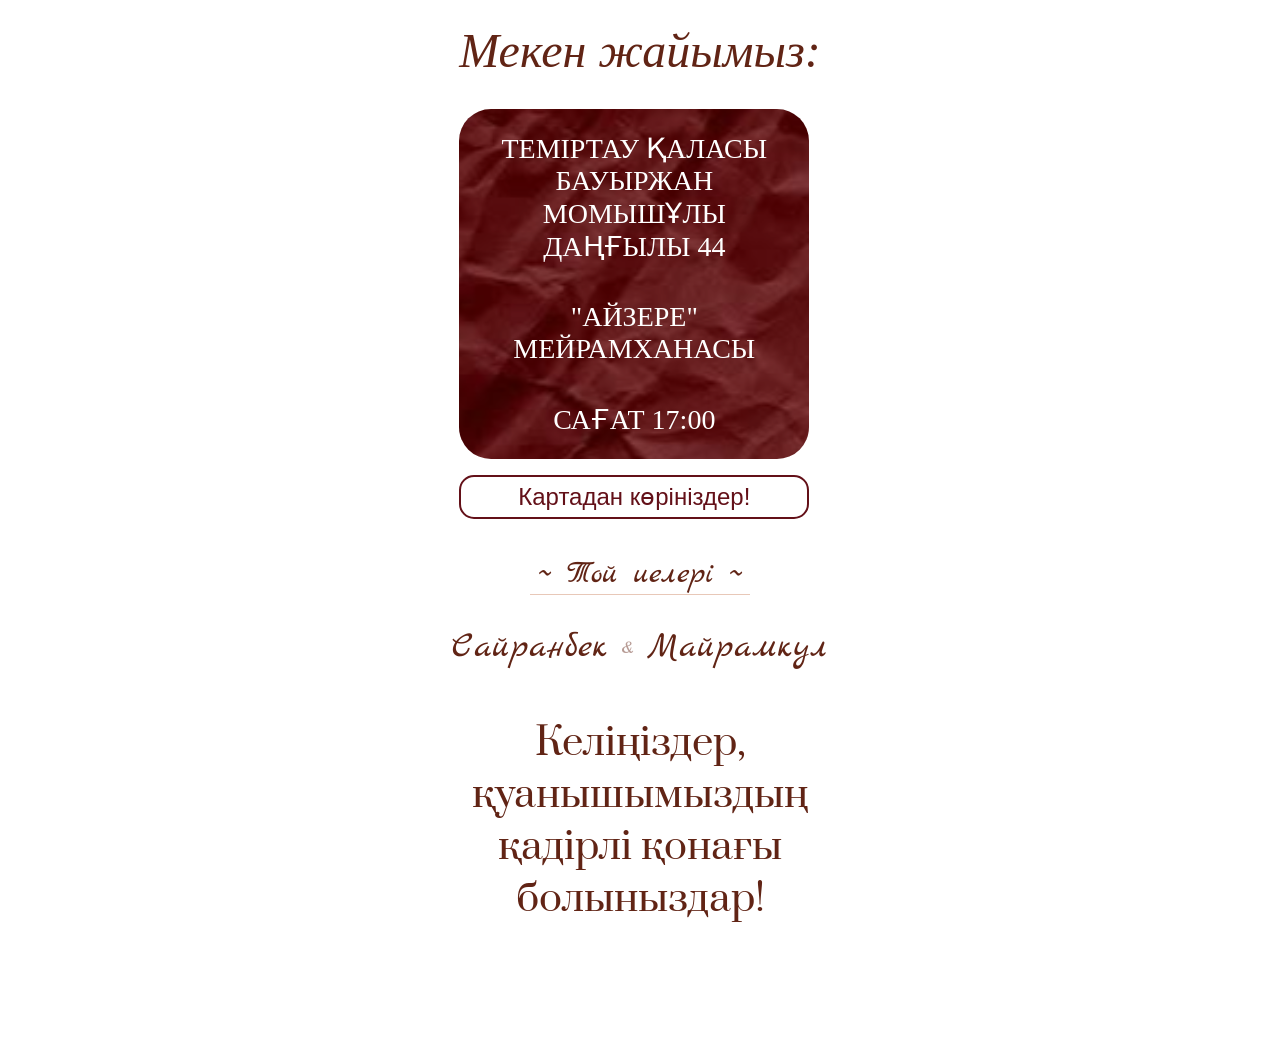
==== commit 787872a6: "Update index.html" ====
--- a/index.html
+++ b/index.html
@@ -200,7 +200,7 @@
         <div class="v1-names">
             <div class="v1-name">Сайранбек</div>
             <div class="v1-amp">&</div>
-            <div class="v1-name">Мейрамкул</div>
+            <div class="v1-name">Майрамкул</div>
         </div>
 
         <div class="toy-ieleri_q">
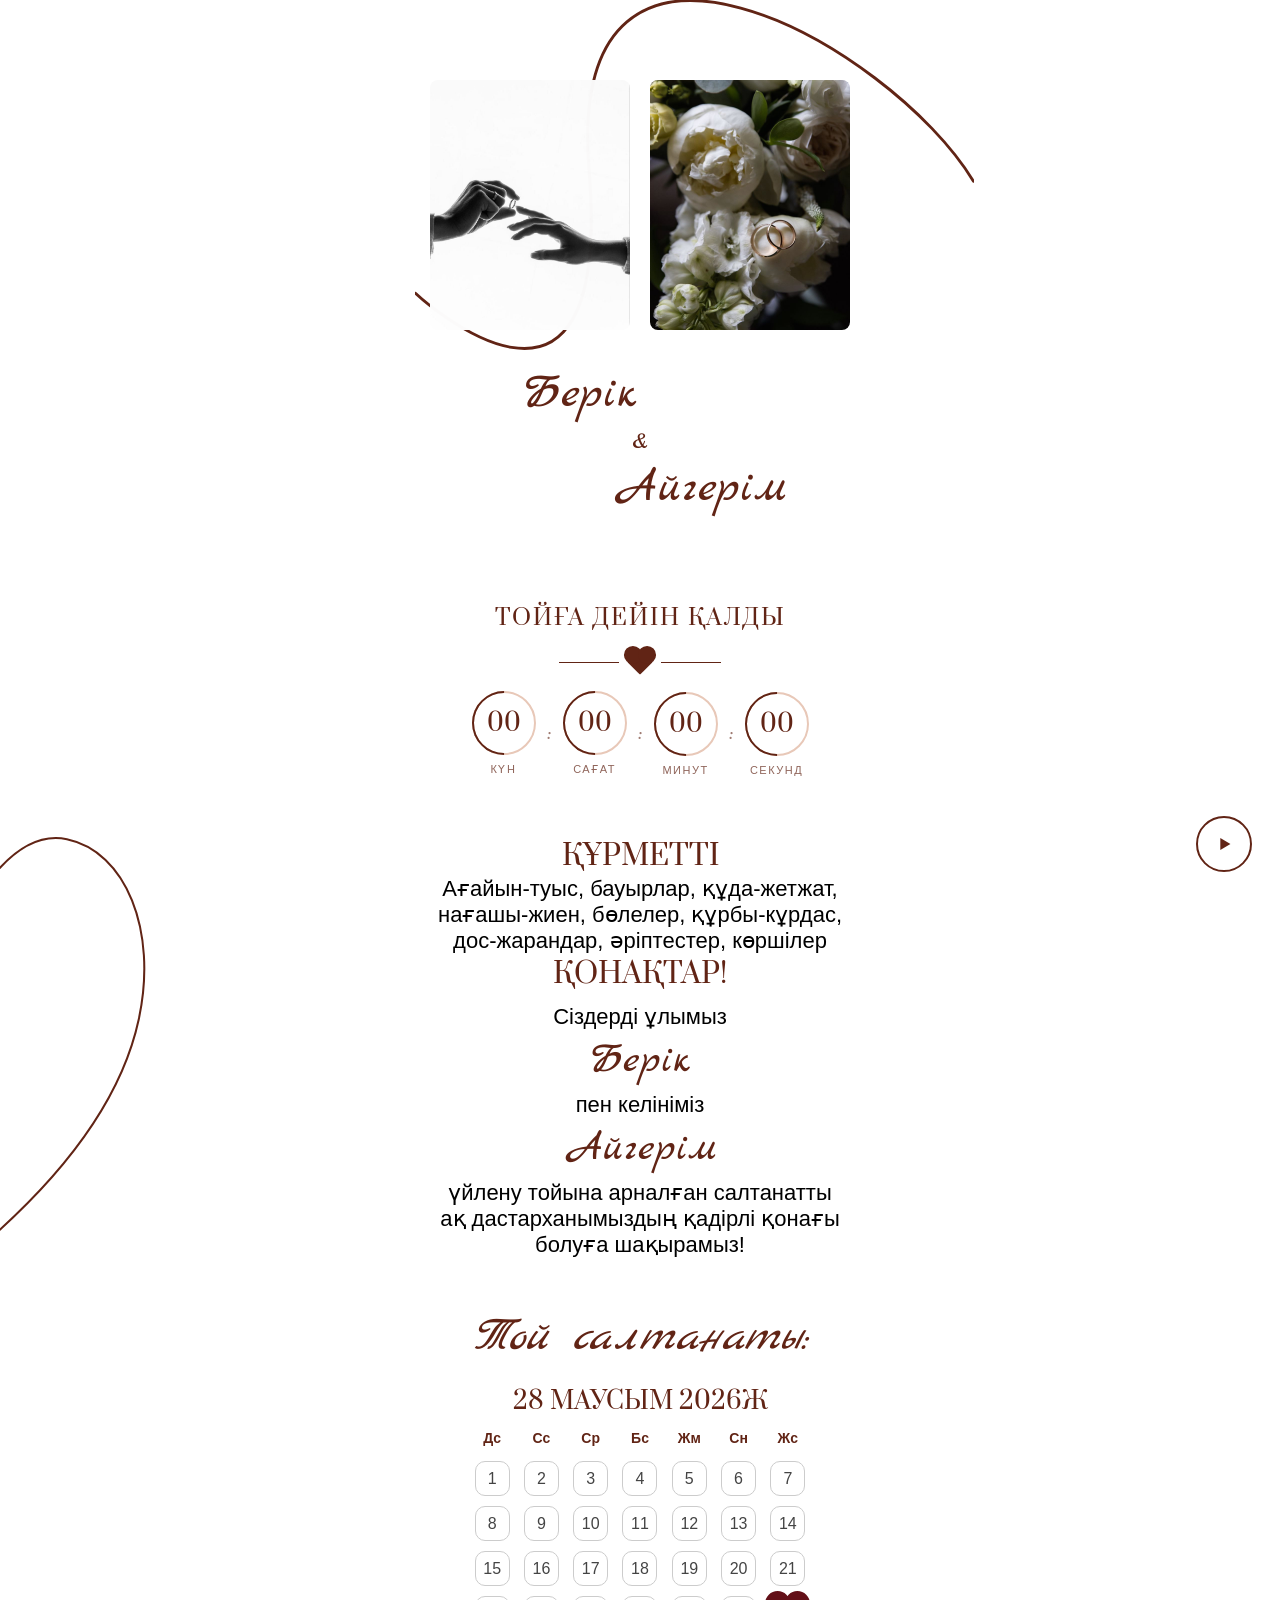
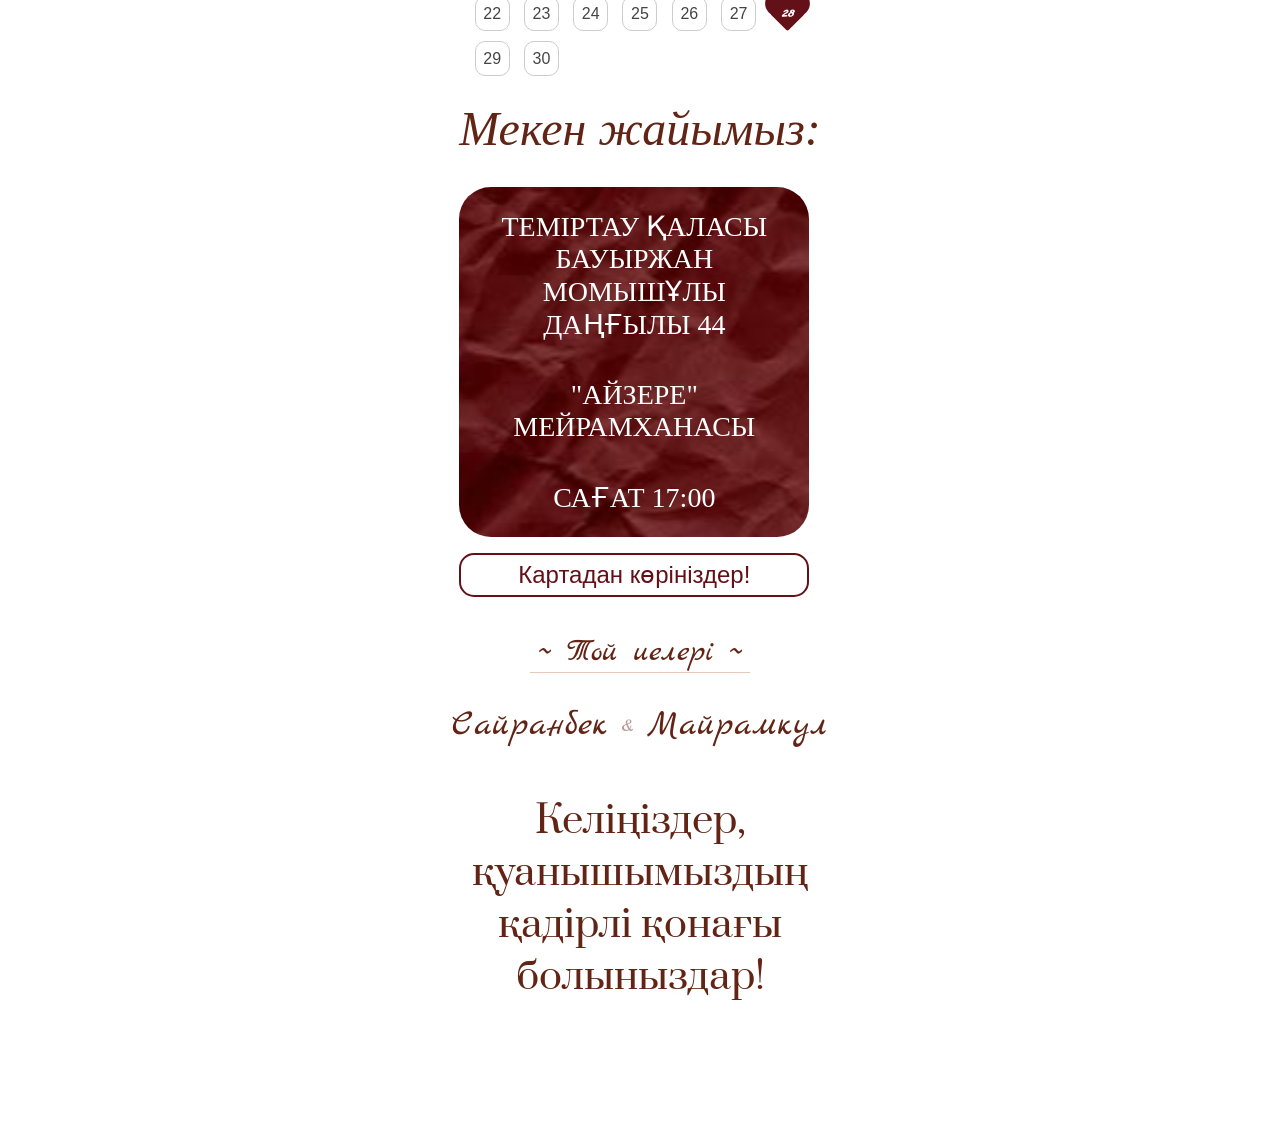
==== commit 57f4cf36: "кеб" ====
--- a/index.html
+++ b/index.html
@@ -96,6 +96,7 @@
         <section class="main_content">
             <div class="main_content__qurmetti">
                 <div class="main_content__qurmetti_title">Құрметті</div>
+                <div class="main_content__qurmetti_message__text">Ағайын-туыс, бауырлар, құда-жетжат, нағашы-жиен, бөлелер, құрбы-кұрдас, дос-жарандар, әріптестер, көршілер</div>
                 <!--
                     JS replaces "Қонақтар!" with the guest's name.
                     Priority:
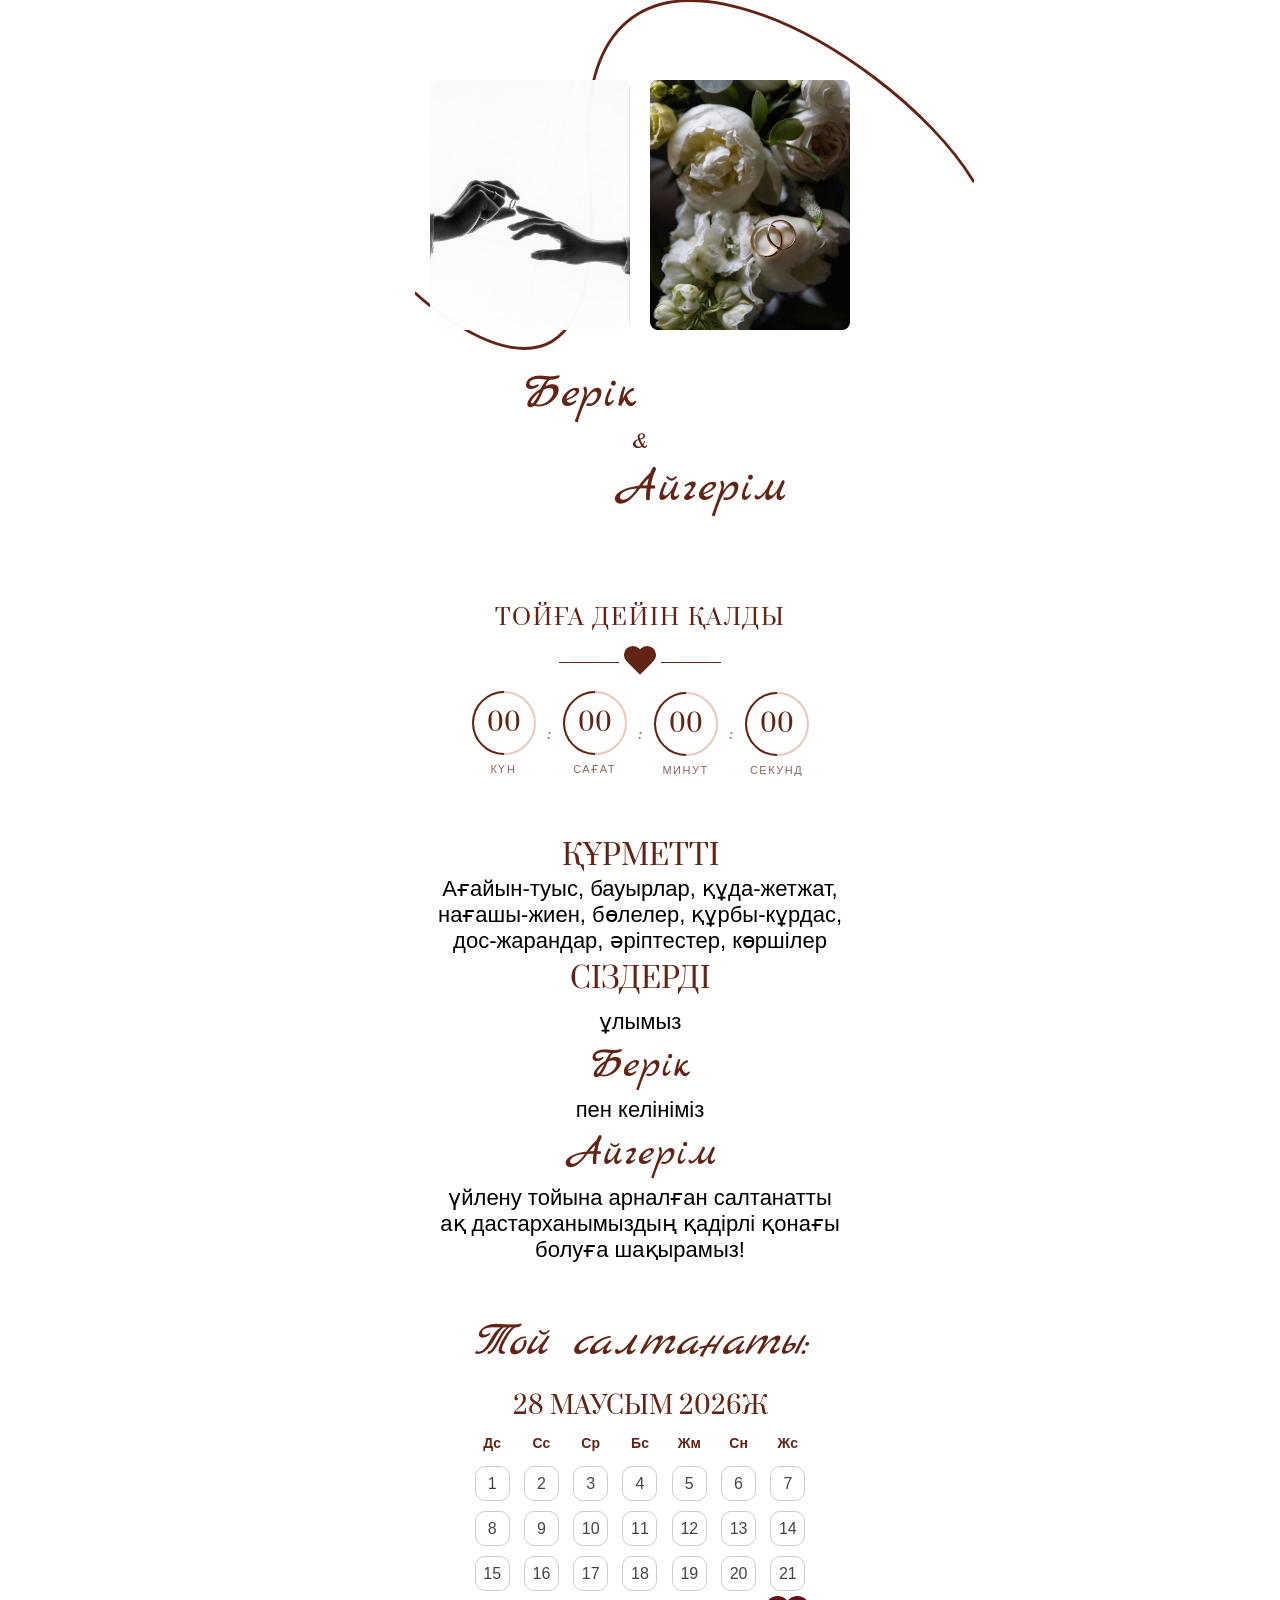
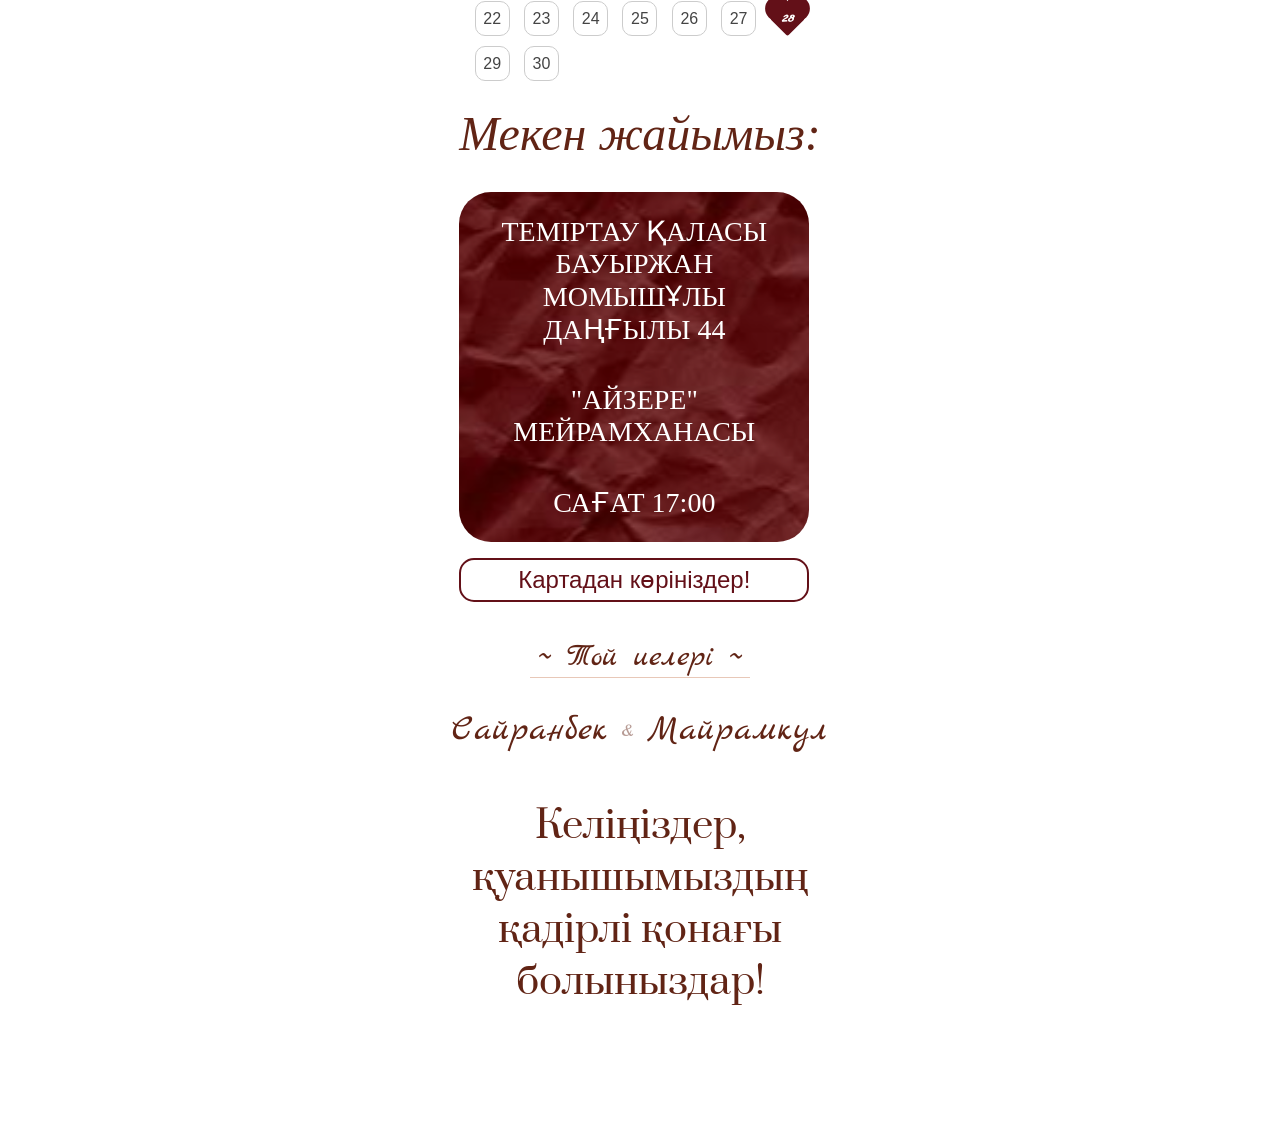
==== commit 9d776088: "add text Ағайын-туыс, бауырлар, құда-жетжат, нағашы-жиен, бөлелер, құрбы-кұрдас, дос-жарандар, әріпт" ====
--- a/index.html
+++ b/index.html
@@ -104,10 +104,10 @@
                       2. API lookup by telegram_id  (?tg=123456)
                       3. Fallback → "Қонақтар!"
                 -->
-                <div class="main_content__qurmetti_username" id="guest-name">Қонақтар!</div>
+                <div class="main_content__qurmetti_username">Сіздерді</div>
             </div>
             <div class="main_content__qurmetti_message">
-                <div class="main_content__qurmetti_message__text">Сіздерді ұлымыз</div>
+                <div class="main_content__qurmetti_message__text">ұлымыз</div>
                 <div class="main_content__qurmetti_message__username">Берік</div>
                 <div class="main_content__qurmetti_message__text">пен келініміз</div>
                 <div class="main_content__qurmetti_message__username">Айгерім</div>
--- a/styles/style.css
+++ b/styles/style.css
@@ -163,6 +163,7 @@
 .main_content__qurmetti_username {
     padding-top: 1px;
     padding-bottom: 3px;
+    margin-top: 5px;
     text-transform: uppercase;
     text-align: center;
 }
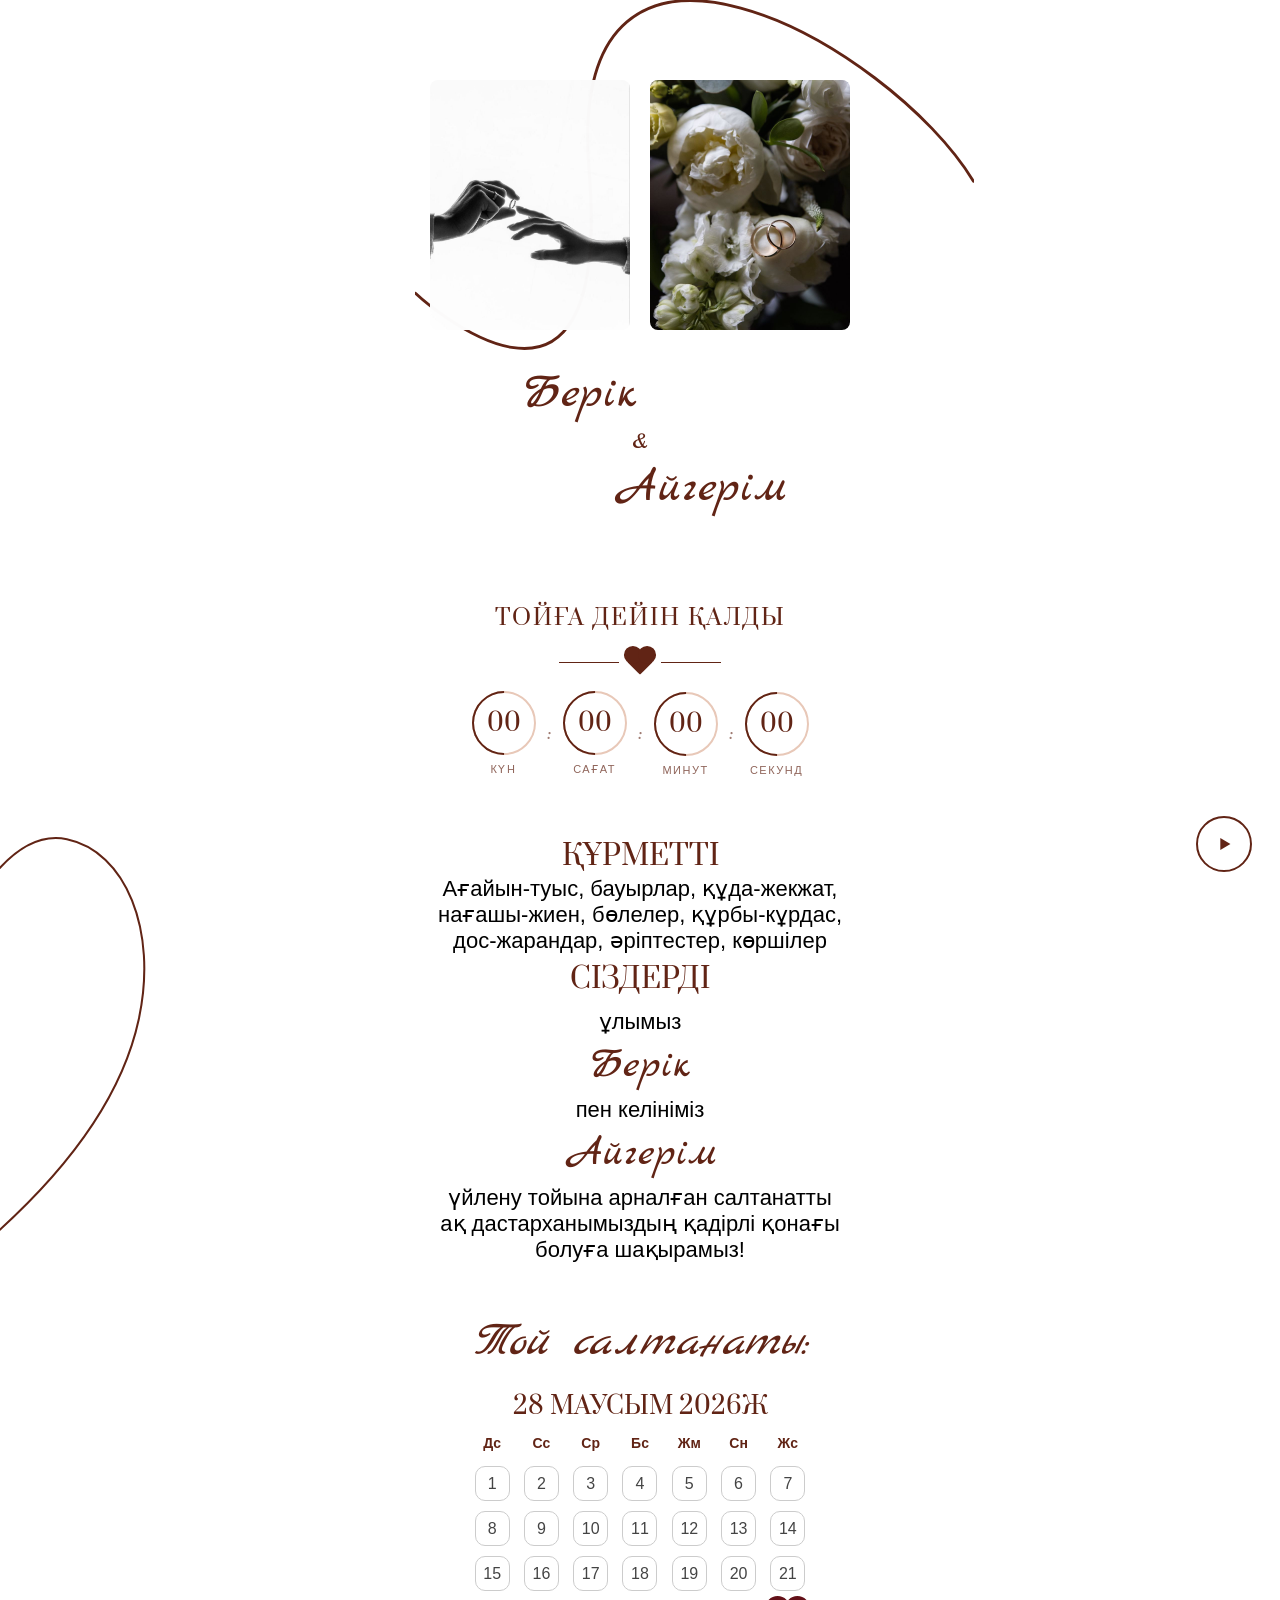
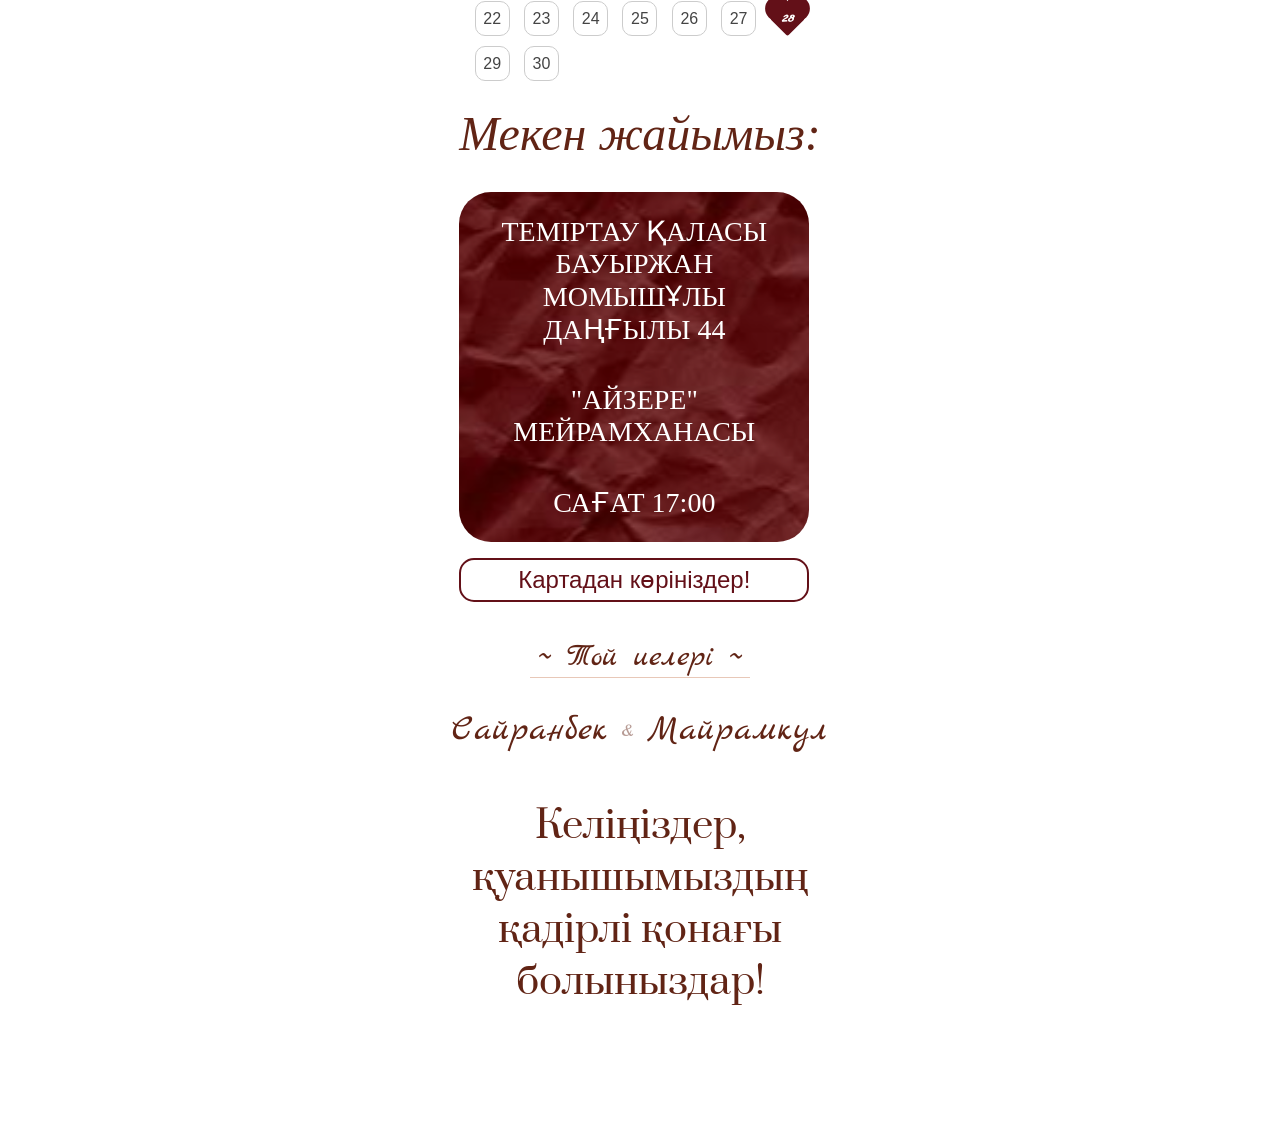
==== commit a3f6b0db: "құда-жекжат" ====
--- a/index.html
+++ b/index.html
@@ -96,7 +96,7 @@
         <section class="main_content">
             <div class="main_content__qurmetti">
                 <div class="main_content__qurmetti_title">Құрметті</div>
-                <div class="main_content__qurmetti_message__text">Ағайын-туыс, бауырлар, құда-жетжат, нағашы-жиен, бөлелер, құрбы-кұрдас, дос-жарандар, әріптестер, көршілер</div>
+                <div class="main_content__qurmetti_message__text">Ағайын-туыс, бауырлар, құда-жекжат, нағашы-жиен, бөлелер, құрбы-кұрдас, дос-жарандар, әріптестер, көршілер</div>
                 <!--
                     JS replaces "Қонақтар!" with the guest's name.
                     Priority:
